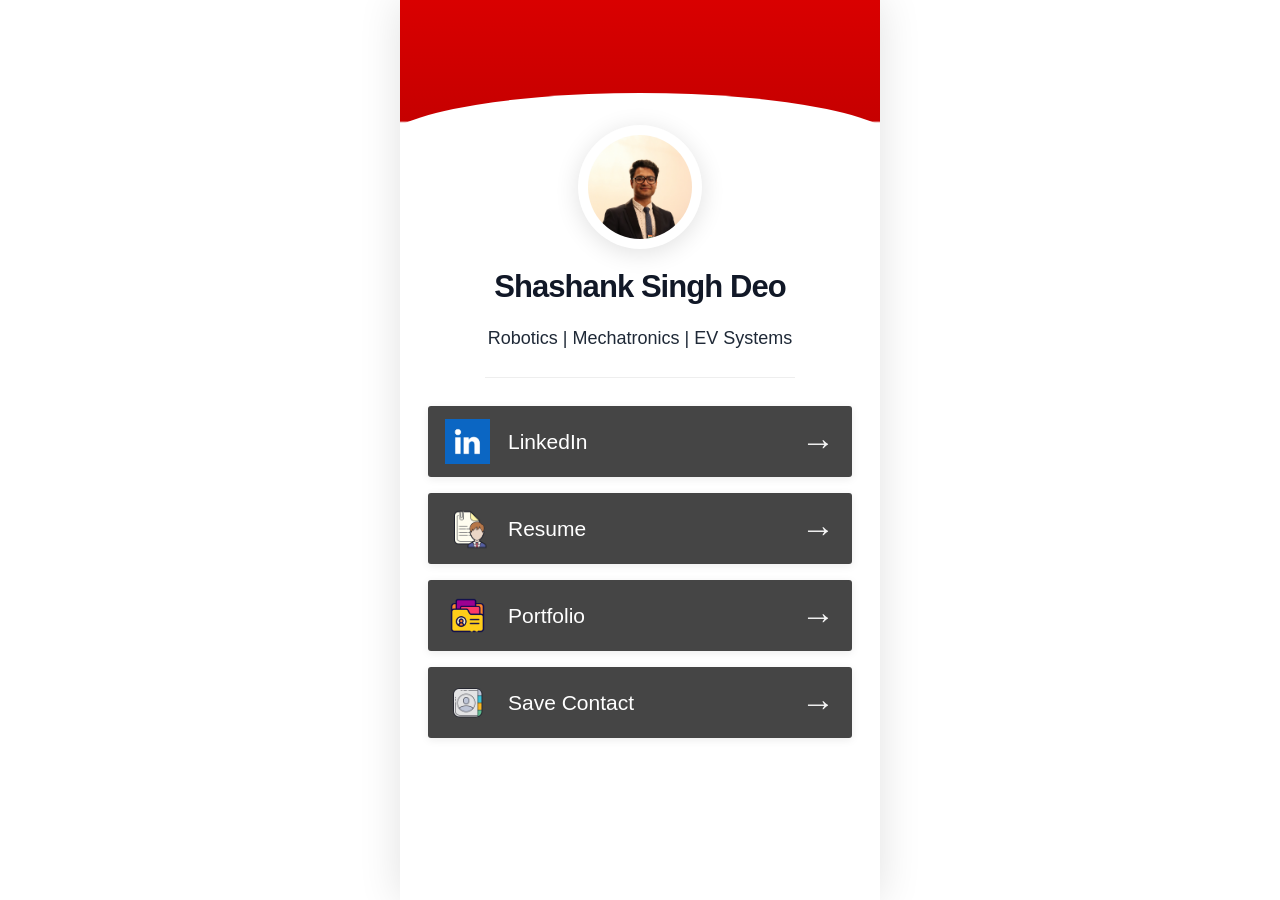
==== index.html @ 5171ec6c "Add files via upload" ====
<!doctype html><html lang="en"><head><meta charset="utf-8"><meta name="viewport" content="width=device-width, initial-scale=1"><title>Shashank Singh Deo</title><meta name="description" content="Robotics, Mechatronics, and EV Systems profile links for Shashank Singh Deo."><link rel="stylesheet" href="styles.css"></head><body><div id="loader" class="loading-screen"><div class="loading-caption">LOADING PROFILE</div></div><main class="page"><section class="hero"><div class="avatar-wrap"><img class="avatar" src="assets/myimage.JPG" alt="Shashank Singh Deo"></div></section><section class="content"><h1>Shashank Singh Deo</h1><p class="subtitle">Robotics | Mechatronics | EV Systems</p><div class="divider"></div><div class="link-list"><a class="link-card" href="https://www.linkedin.com/in/shashanksinghdeo/" target="_blank" rel="noopener"><span class="icon-box"><img src="assets/in.jpg" alt=""></span><span class="link-title">LinkedIn</span><span class="arrow">→</span></a><a class="link-card" href="https://drive.google.com/file/d/1lEQn1XHW1VtlhggKEzTxnYfHDxJlgdFT/view?usp=drive_link" target="_blank" rel="noopener"><span class="icon-box"><img src="assets/res.png" alt=""></span><span class="link-title">Resume</span><span class="arrow">→</span></a><a class="link-card" href="https://drive.google.com/file/d/1AdWAJbarzVW-6zOizBfgDfx6g2ypiCex/view?usp=drive_link" target="_blank" rel="noopener"><span class="icon-box"><img src="assets/port.png" alt=""></span><span class="link-title">Portfolio</span><span class="arrow">→</span></a><a class="link-card" href="contact.html"><span class="icon-box"><img src="assets/contact.png" alt=""></span><span class="link-title">Save Contact</span><span class="arrow">→</span></a></div></section></main><script>window.addEventListener("load",()=>{setTimeout(()=>document.getElementById("loader").classList.add("hidden"),900);});</script></body></html>
---- styles.css ----
:root{--red:#d90000;--text:#111827;--muted:#6b7280}
*{box-sizing:border-box}html,body{margin:0;min-height:100%;font-family:-apple-system,BlinkMacSystemFont,"Segoe UI",Roboto,Arial,sans-serif}body{background:#fff;color:var(--text)}a{text-decoration:none;color:inherit}
.loading-screen{position:fixed;inset:0;z-index:999;background:#000 url("assets/loadingimage.png") center/cover no-repeat;display:flex;align-items:center;justify-content:center;transition:opacity .45s ease,visibility .45s ease}.loading-screen.hidden{opacity:0;visibility:hidden}.loading-caption{position:absolute;bottom:28px;left:0;right:0;text-align:center;color:#fff;font-weight:600;letter-spacing:.08em;text-shadow:0 2px 20px rgba(0,0,0,.8)}
.page{width:100%;max-width:480px;margin:0 auto;min-height:100vh;background:#fff;position:relative;overflow:hidden;box-shadow:0 0 40px rgba(0,0,0,.12)}
.hero{height:195px;background:linear-gradient(180deg,#d90000 0%,#c60000 62%,#fff 63%);position:relative}.hero:after{content:"";position:absolute;left:-5%;right:-5%;bottom:47px;height:55px;background:#fff;border-radius:50% 50% 0 0/100% 100% 0 0}.avatar-wrap{position:absolute;left:50%;bottom:-54px;transform:translateX(-50%);width:124px;height:124px;border-radius:50%;background:#fff;padding:10px;z-index:2;box-shadow:0 4px 24px rgba(0,0,0,.12)}.avatar{width:100%;height:100%;border-radius:50%;object-fit:cover;display:block}
.content{padding:75px 28px 36px;text-align:center}h1{font-size:31px;line-height:1.1;margin:0 0 22px;font-weight:750;letter-spacing:-.03em}.subtitle{font-size:18px;line-height:1.4;margin:0 0 26px;color:#1f2937}.divider{height:1px;background:#eee;margin:0 auto 28px;max-width:310px}.link-list{display:grid;gap:16px;margin-top:10px}.link-card{background:#454545;color:#fff;border-radius:3px;min-height:70px;display:flex;align-items:center;padding:13px 17px;gap:18px;box-shadow:0 2px 8px rgba(0,0,0,.08);transition:transform .12s ease,background .12s ease}.link-card:active{transform:scale(.985)}.link-card:hover{background:#3d3d3d}.icon-box{width:45px;height:45px;display:flex;align-items:center;justify-content:center;flex:0 0 45px}.icon-box img{max-width:45px;max-height:45px;object-fit:contain}.link-title{font-size:21px;font-weight:500;text-align:left;flex:1}.arrow{font-size:34px;line-height:1;font-weight:200;color:#fff;opacity:.95}
.qr-card{display:inline-flex;flex-direction:column;align-items:center;gap:12px;padding:18px;border:1px solid #eee;border-radius:18px;box-shadow:0 10px 30px rgba(0,0,0,.07)}.qr-card img{width:210px;height:210px;image-rendering:pixelated}.qr-card p{margin:0;color:#555}
.contact-hero{background:linear-gradient(180deg,#2b0b0b 0%,#9c1010 46%,#d90000 100%);height:360px;position:relative;color:#fff;text-align:center;padding-top:52px}.contact-hero:after{content:"";position:absolute;left:-6%;right:-6%;bottom:-1px;height:55px;background:#fff;border-radius:50% 50% 0 0/100% 100% 0 0}.topbar{position:absolute;top:22px;left:22px;right:22px;display:flex;justify-content:space-between;align-items:center;z-index:3}.round-btn{width:54px;height:54px;border-radius:50%;background:rgba(255,255,255,.16);display:flex;align-items:center;justify-content:center;font-size:34px;color:#fff}.contact-avatar{width:128px;height:128px;border-radius:50%;object-fit:cover;border:8px solid #fff;margin:34px auto 28px;display:block}.contact-name{font-size:29px;font-weight:700;margin:0}.quick-actions{position:absolute;bottom:-39px;left:0;right:0;display:flex;justify-content:center;gap:44px;z-index:3}.action{width:80px;height:80px;border-radius:50%;background:#fff;display:flex;align-items:center;justify-content:center;box-shadow:0 10px 26px rgba(0,0,0,.13);color:var(--red);font-size:31px;font-weight:500}
.info-card{margin:78px 28px 30px;background:#fff;border-radius:2px;box-shadow:0 10px 32px rgba(0,0,0,.08);text-align:left;padding:18px 22px}.info-row{display:flex;gap:18px;padding:19px 0;border-bottom:1px solid #eee}.info-row:last-child{border-bottom:0}.small-icon{width:44px;height:44px;border-radius:50%;background:#f8f8f8;display:flex;align-items:center;justify-content:center;color:#777;font-size:23px;flex:0 0 44px}.label{color:#8b8b8b;font-size:16px;margin-bottom:4px}.value{font-size:20px;color:#111;line-height:1.25;word-break:break-word}.map-btn{display:inline-block;margin-top:13px;background:#e9fbf7;color:#111;border-radius:18px;padding:10px 18px;font-size:14px}.section-title{font-size:28px;margin:10px 28px 16px;text-align:left}.find-card{margin:0 28px 28px;background:#fff;box-shadow:0 8px 28px rgba(0,0,0,.08);display:flex;align-items:center;gap:18px;padding:16px 18px}.find-card img{width:58px;height:58px;object-fit:contain}.find-main{flex:1;text-align:left}.find-main strong{display:block;font-size:21px;margin-bottom:3px}.find-main span{font-size:15px;color:#777}.add-contact{position:sticky;bottom:0;margin:24px 18px 0;display:flex;align-items:center;justify-content:center;gap:12px;background:var(--red);color:#fff;padding:17px;border-radius:3px;font-size:22px;font-weight:650;box-shadow:0 -10px 30px rgba(255,255,255,.9)}.footer-space{height:18px}@media(max-width:380px){h1{font-size:28px}.link-title{font-size:19px}.quick-actions{gap:30px}.action{width:74px;height:74px}.content{padding-left:22px;padding-right:22px}}
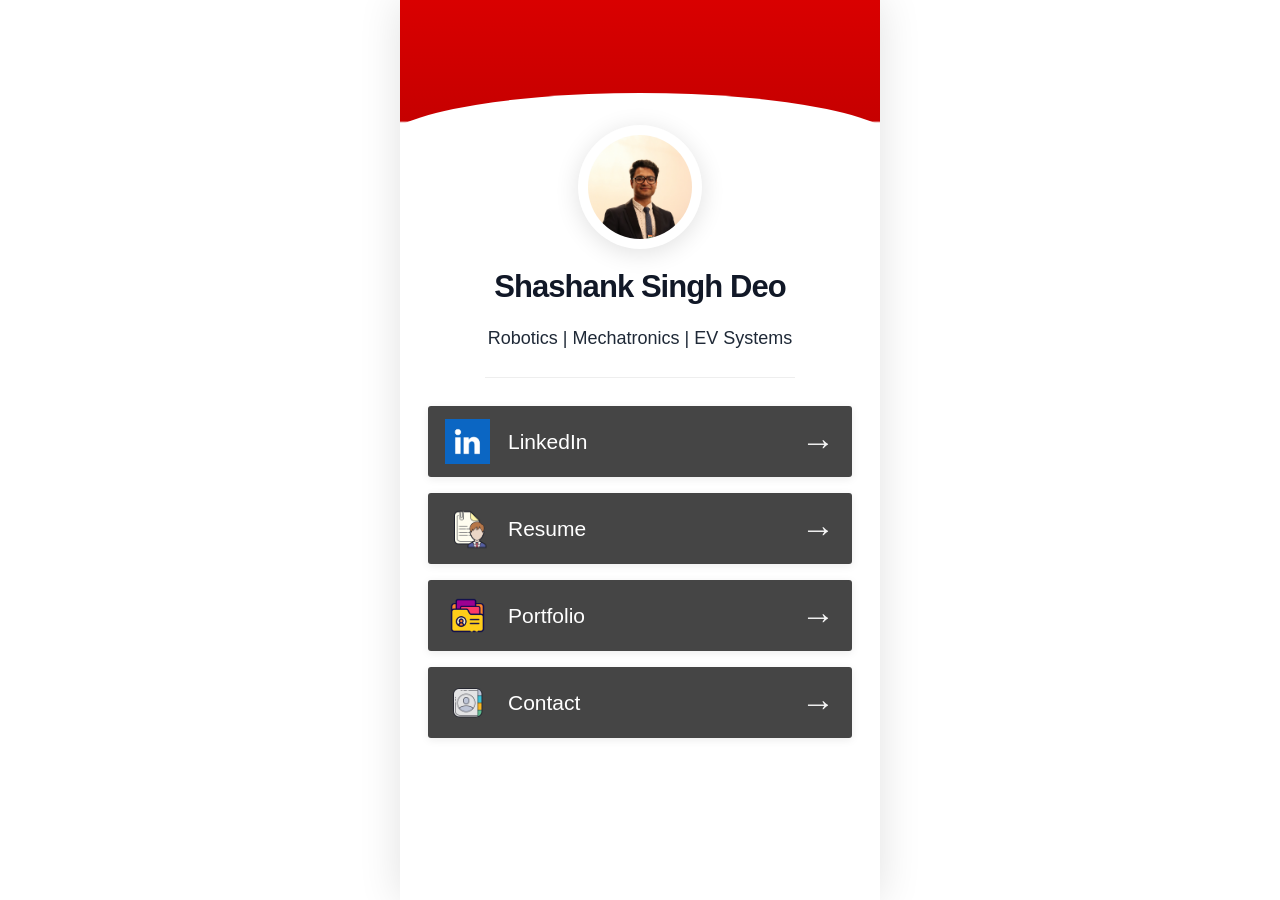
==== commit 2c0a74f4: "Fix HTML formatting and ensure proper structure" ====
--- a/index.html
+++ b/index.html
@@ -1 +1 @@
-<!doctype html><html lang="en"><head><meta charset="utf-8"><meta name="viewport" content="width=device-width, initial-scale=1"><title>Shashank Singh Deo</title><meta name="description" content="Robotics, Mechatronics, and EV Systems profile links for Shashank Singh Deo."><link rel="stylesheet" href="styles.css"></head><body><div id="loader" class="loading-screen"><div class="loading-caption">LOADING PROFILE</div></div><main class="page"><section class="hero"><div class="avatar-wrap"><img class="avatar" src="assets/myimage.JPG" alt="Shashank Singh Deo"></div></section><section class="content"><h1>Shashank Singh Deo</h1><p class="subtitle">Robotics | Mechatronics | EV Systems</p><div class="divider"></div><div class="link-list"><a class="link-card" href="https://www.linkedin.com/in/shashanksinghdeo/" target="_blank" rel="noopener"><span class="icon-box"><img src="assets/in.jpg" alt=""></span><span class="link-title">LinkedIn</span><span class="arrow">→</span></a><a class="link-card" href="https://drive.google.com/file/d/1lEQn1XHW1VtlhggKEzTxnYfHDxJlgdFT/view?usp=drive_link" target="_blank" rel="noopener"><span class="icon-box"><img src="assets/res.png" alt=""></span><span class="link-title">Resume</span><span class="arrow">→</span></a><a class="link-card" href="https://drive.google.com/file/d/1AdWAJbarzVW-6zOizBfgDfx6g2ypiCex/view?usp=drive_link" target="_blank" rel="noopener"><span class="icon-box"><img src="assets/port.png" alt=""></span><span class="link-title">Portfolio</span><span class="arrow">→</span></a><a class="link-card" href="contact.html"><span class="icon-box"><img src="assets/contact.png" alt=""></span><span class="link-title">Save Contact</span><span class="arrow">→</span></a></div></section></main><script>window.addEventListener("load",()=>{setTimeout(()=>document.getElementById("loader").classList.add("hidden"),900);});</script></body></html>+<!doctype html><html lang="en"><head><meta charset="utf-8"><meta name="viewport" content="width=device-width, initial-scale=1"><title>Shashank Singh Deo</title><meta name="description" content="Robotics, Mechatronics, and EV Systems profile links for Shashank Singh Deo."><link rel="stylesheet" href="styles.css"></head><body><div id="loader" class="loading-screen"><div class="loading-caption">LOADING PROFILE</div></div><main class="page"><section class="hero"><div class="avatar-wrap"><img class="avatar" src="assets/myimage.JPG" alt="Shashank Singh Deo"></div></section><section class="content"><h1>Shashank Singh Deo</h1><p class="subtitle">Robotics | Mechatronics | EV Systems</p><div class="divider"></div><div class="link-list"><a class="link-card" href="https://www.linkedin.com/in/shashanksinghdeo/" target="_blank" rel="noopener"><span class="icon-box"><img src="assets/in.jpg" alt=""></span><span class="link-title">LinkedIn</span><span class="arrow">→</span></a><a class="link-card" href="https://drive.google.com/file/d/1lEQn1XHW1VtlhggKEzTxnYfHDxJlgdFT/view?usp=drive_link" target="_blank" rel="noopener"><span class="icon-box"><img src="assets/res.png" alt=""></span><span class="link-title">Resume</span><span class="arrow">→</span></a><a class="link-card" href="https://drive.google.com/file/d/1AdWAJbarzVW-6zOizBfgDfx6g2ypiCex/view?usp=drive_link" target="_blank" rel="noopener"><span class="icon-box"><img src="assets/port.png" alt=""></span><span class="link-title">Portfolio</span><span class="arrow">→</span></a><a class="link-card" href="contact.html"><span class="icon-box"><img src="assets/contact.png" alt=""></span><span class="link-title">Contact</span><span class="arrow">→</span></a></div></section></main><script>window.addEventListener("load",()=>{setTimeout(()=>document.getElementById("loader").classList.add("hidden"),900);});</script></body></html>
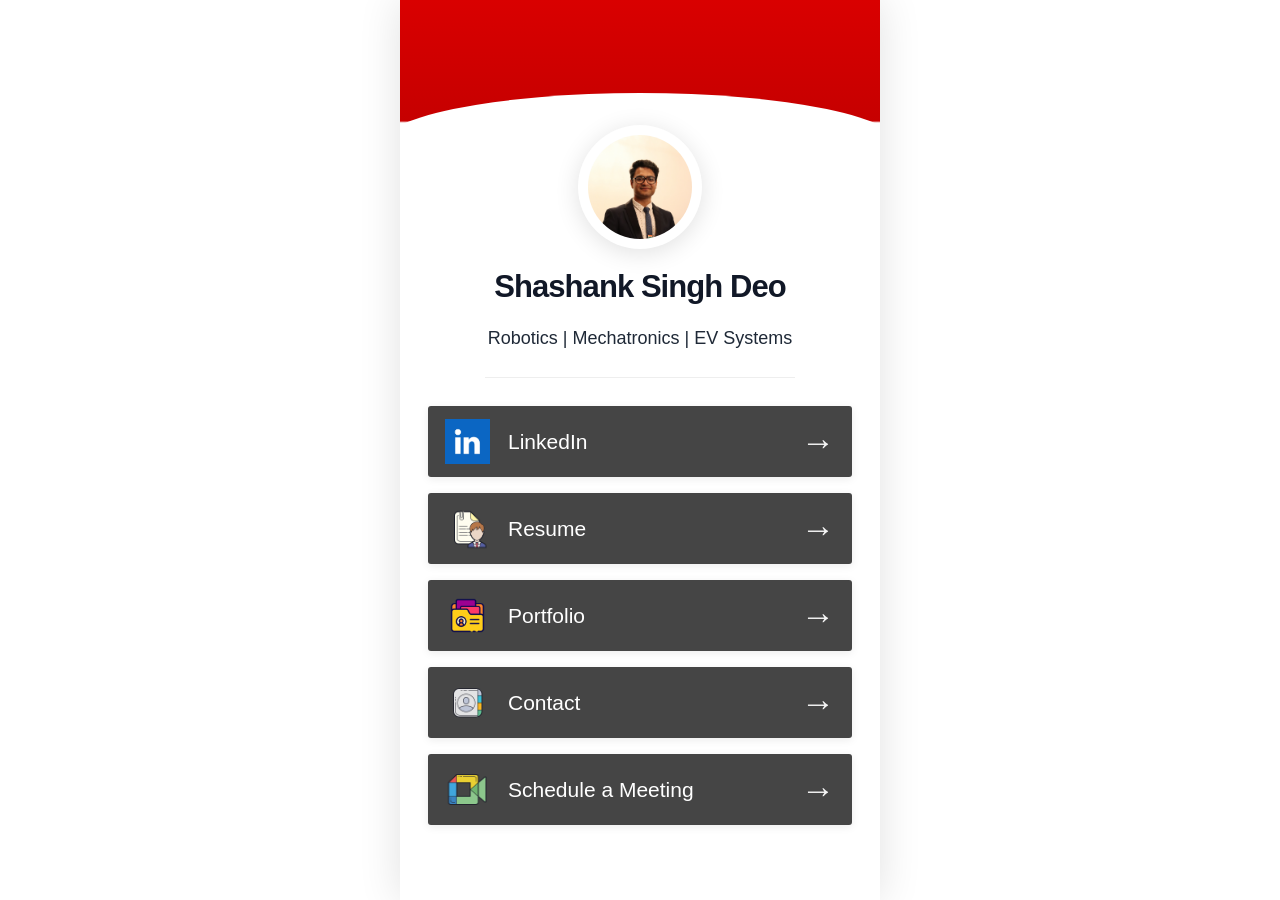
==== commit dfda79df: "Add meeting scheduling link to contact section Added a link to schedule a meeting in the contact sec" ====
--- a/index.html
+++ b/index.html
@@ -1 +1,68 @@
-<!doctype html><html lang="en"><head><meta charset="utf-8"><meta name="viewport" content="width=device-width, initial-scale=1"><title>Shashank Singh Deo</title><meta name="description" content="Robotics, Mechatronics, and EV Systems profile links for Shashank Singh Deo."><link rel="stylesheet" href="styles.css"></head><body><div id="loader" class="loading-screen"><div class="loading-caption">LOADING PROFILE</div></div><main class="page"><section class="hero"><div class="avatar-wrap"><img class="avatar" src="assets/myimage.JPG" alt="Shashank Singh Deo"></div></section><section class="content"><h1>Shashank Singh Deo</h1><p class="subtitle">Robotics | Mechatronics | EV Systems</p><div class="divider"></div><div class="link-list"><a class="link-card" href="https://www.linkedin.com/in/shashanksinghdeo/" target="_blank" rel="noopener"><span class="icon-box"><img src="assets/in.jpg" alt=""></span><span class="link-title">LinkedIn</span><span class="arrow">→</span></a><a class="link-card" href="https://drive.google.com/file/d/1lEQn1XHW1VtlhggKEzTxnYfHDxJlgdFT/view?usp=drive_link" target="_blank" rel="noopener"><span class="icon-box"><img src="assets/res.png" alt=""></span><span class="link-title">Resume</span><span class="arrow">→</span></a><a class="link-card" href="https://drive.google.com/file/d/1AdWAJbarzVW-6zOizBfgDfx6g2ypiCex/view?usp=drive_link" target="_blank" rel="noopener"><span class="icon-box"><img src="assets/port.png" alt=""></span><span class="link-title">Portfolio</span><span class="arrow">→</span></a><a class="link-card" href="contact.html"><span class="icon-box"><img src="assets/contact.png" alt=""></span><span class="link-title">Contact</span><span class="arrow">→</span></a></div></section></main><script>window.addEventListener("load",()=>{setTimeout(()=>document.getElementById("loader").classList.add("hidden"),900);});</script></body></html>
+<!doctype html>
+<html lang="en">
+<head>
+  <meta charset="utf-8">
+  <meta name="viewport" content="width=device-width, initial-scale=1">
+  <title>Shashank Singh Deo</title>
+  <meta name="description" content="Robotics, Mechatronics, and EV Systems profile links for Shashank Singh Deo.">
+  <link rel="stylesheet" href="styles.css">
+</head>
+
+<body>
+  <div id="loader" class="loading-screen">
+    <div class="loading-caption">LOADING PROFILE</div>
+  </div>
+
+  <main class="page">
+    <section class="hero">
+      <div class="avatar-wrap">
+        <img class="avatar" src="assets/myimage.JPG" alt="Shashank Singh Deo">
+      </div>
+    </section>
+
+    <section class="content">
+      <h1>Shashank Singh Deo</h1>
+      <p class="subtitle">Robotics | Mechatronics | EV Systems</p>
+      <div class="divider"></div>
+
+      <div class="link-list">
+        <a class="link-card" href="https://www.linkedin.com/in/shashanksinghdeo/" target="_blank" rel="noopener">
+          <span class="icon-box"><img src="assets/in.jpg" alt=""></span>
+          <span class="link-title">LinkedIn</span>
+          <span class="arrow">→</span>
+        </a>
+
+        <a class="link-card" href="https://drive.google.com/file/d/1lEQn1XHW1VtlhggKEzTxnYfHDxJlgdFT/view?usp=drive_link" target="_blank" rel="noopener">
+          <span class="icon-box"><img src="assets/res.png" alt=""></span>
+          <span class="link-title">Resume</span>
+          <span class="arrow">→</span>
+        </a>
+
+        <a class="link-card" href="https://drive.google.com/file/d/1AdWAJbarzVW-6zOizBfgDfx6g2ypiCex/view?usp=drive_link" target="_blank" rel="noopener">
+          <span class="icon-box"><img src="assets/port.png" alt=""></span>
+          <span class="link-title">Portfolio</span>
+          <span class="arrow">→</span>
+        </a>
+
+        <a class="link-card" href="contact.html">
+          <span class="icon-box"><img src="assets/contact.png" alt=""></span>
+          <span class="link-title">Contact</span>
+          <span class="arrow">→</span>
+        </a>
+
+        <a class="link-card" href="https://calendly.com/singhdeoshashank/15min-networking" target="_blank" rel="noopener">
+          <span class="icon-box"><img src="assets/meet.png" alt=""></span>
+          <span class="link-title">Schedule a Meeting</span>
+          <span class="arrow">→</span>
+        </a>
+      </div>
+    </section>
+  </main>
+
+  <script>
+    window.addEventListener("load", () => {
+      setTimeout(() => document.getElementById("loader").classList.add("hidden"), 900);
+    });
+  </script>
+</body>
+</html>
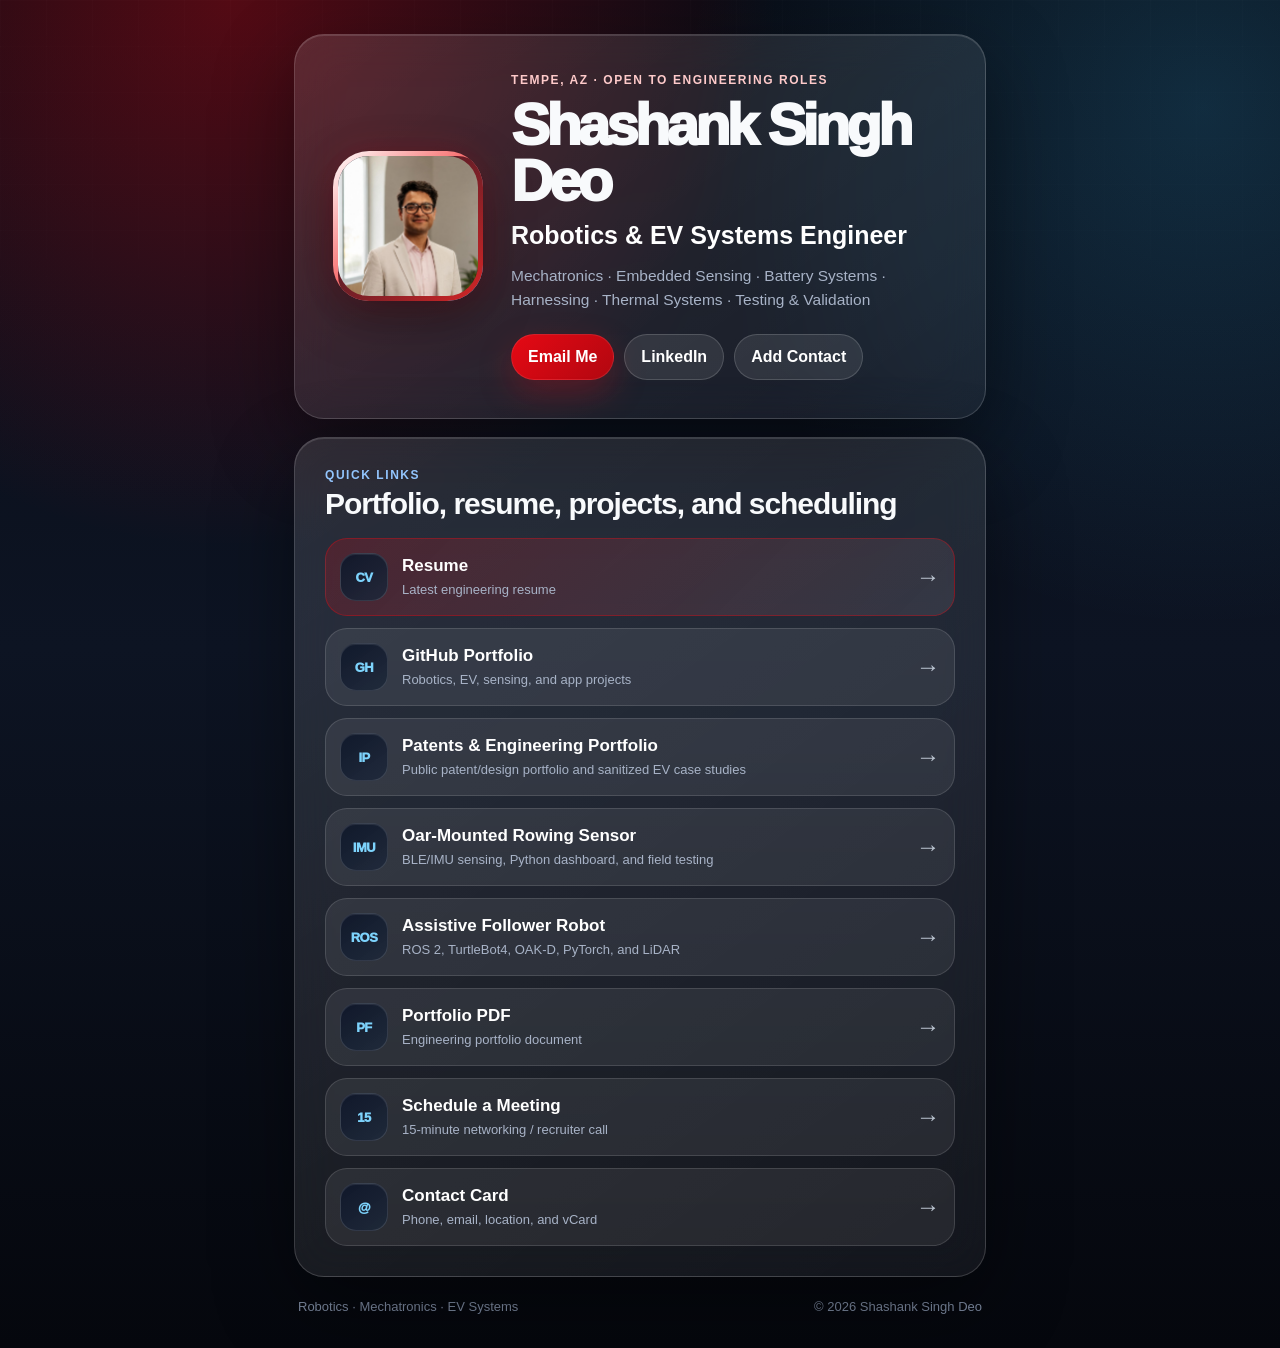
==== commit 25e5d5f7: "Add files via upload" ====
--- a/index.html
+++ b/index.html
@@ -2,67 +2,133 @@
 <html lang="en">
 <head>
   <meta charset="utf-8">
-  <meta name="viewport" content="width=device-width, initial-scale=1">
-  <title>Shashank Singh Deo</title>
-  <meta name="description" content="Robotics, Mechatronics, and EV Systems profile links for Shashank Singh Deo.">
+  <meta name="viewport" content="width=device-width, initial-scale=1, viewport-fit=cover">
+  <title>Shashank Singh Deo | Robotics & EV Systems Engineer</title>
+  <meta name="description" content="Contact, resume, portfolio, GitHub projects, and scheduling links for Shashank Singh Deo — Robotics, Mechatronics, and EV Systems Engineer.">
+  <meta name="theme-color" content="#0b1020">
+  <meta property="og:title" content="Shashank Singh Deo | Robotics & EV Systems Engineer">
+  <meta property="og:description" content="Robotics, Mechatronics, EV Systems, Embedded Sensing, Battery Systems, Harnessing, Thermal Systems, Testing & Validation.">
+  <meta property="og:type" content="website">
+  <meta property="og:image" content="assets/myimage.JPG">
+  <meta name="twitter:card" content="summary">
+  <link rel="preload" as="image" href="assets/myimage.JPG">
   <link rel="stylesheet" href="styles.css">
 </head>
+<body>
+  <a class="skip-link" href="#main">Skip to content</a>
 
-<body>
-  <div id="loader" class="loading-screen">
-    <div class="loading-caption">LOADING PROFILE</div>
-  </div>
+  <main id="main" class="shell">
+    <section class="profile-card" aria-label="Profile overview">
+      <div class="hero-grid">
+        <div class="avatar-frame" aria-hidden="true">
+          <div class="avatar-fallback">SS</div>
+          <img class="avatar" src="assets/myimage.JPG" alt="Portrait of Shashank Singh Deo" onerror="this.style.display='none'">
+        </div>
 
-  <main class="page">
-    <section class="hero">
-      <div class="avatar-wrap">
-        <img class="avatar" src="assets/myimage.JPG" alt="Shashank Singh Deo">
+        <div class="intro">
+          <p class="eyebrow">Tempe, AZ · Open to engineering roles</p>
+          <h1>Shashank Singh Deo</h1>
+          <p class="title">Robotics & EV Systems Engineer</p>
+          <p class="summary">Mechatronics · Embedded Sensing · Battery Systems · Harnessing · Thermal Systems · Testing & Validation</p>
+
+          <div class="primary-actions" aria-label="Primary actions">
+            <a class="btn btn-primary" href="mailto:singhdeoshashank@gmail.com">Email Me</a>
+            <a class="btn" href="https://www.linkedin.com/in/shashanksinghdeo/" target="_blank" rel="noopener noreferrer">LinkedIn</a>
+            <a class="btn" href="Shashank_Singh_Deo.vcf">Add Contact</a>
+          </div>
+        </div>
       </div>
     </section>
 
-    <section class="content">
-      <h1>Shashank Singh Deo</h1>
-      <p class="subtitle">Robotics | Mechatronics | EV Systems</p>
-      <div class="divider"></div>
+    <section class="section" aria-label="Featured links">
+      <div class="section-heading">
+        <p class="section-kicker">Quick Links</p>
+        <h2>Portfolio, resume, projects, and scheduling</h2>
+      </div>
 
-      <div class="link-list">
-        <a class="link-card" href="https://www.linkedin.com/in/shashanksinghdeo/" target="_blank" rel="noopener">
-          <span class="icon-box"><img src="assets/in.jpg" alt=""></span>
-          <span class="link-title">LinkedIn</span>
-          <span class="arrow">→</span>
+      <div class="link-grid">
+        <a class="link-card highlight" href="https://drive.google.com/file/d/1lEQn1XHW1VtlhggKEzTxnYfHDxJlgdFT/view?usp=drive_link" target="_blank" rel="noopener noreferrer">
+          <span class="link-icon">CV</span>
+          <span>
+            <strong>Resume</strong>
+            <small>Latest engineering resume</small>
+          </span>
+          <span class="arrow" aria-hidden="true">→</span>
         </a>
 
-        <a class="link-card" href="https://drive.google.com/file/d/1lEQn1XHW1VtlhggKEzTxnYfHDxJlgdFT/view?usp=drive_link" target="_blank" rel="noopener">
-          <span class="icon-box"><img src="assets/res.png" alt=""></span>
-          <span class="link-title">Resume</span>
-          <span class="arrow">→</span>
+        <a class="link-card" href="https://github.com/sksinghdeo" target="_blank" rel="noopener noreferrer">
+          <span class="link-icon">GH</span>
+          <span>
+            <strong>GitHub Portfolio</strong>
+            <small>Robotics, EV, sensing, and app projects</small>
+          </span>
+          <span class="arrow" aria-hidden="true">→</span>
         </a>
 
-        <a class="link-card" href="https://drive.google.com/file/d/1AdWAJbarzVW-6zOizBfgDfx6g2ypiCex/view?usp=drive_link" target="_blank" rel="noopener">
-          <span class="icon-box"><img src="assets/port.png" alt=""></span>
-          <span class="link-title">Portfolio</span>
-          <span class="arrow">→</span>
+        <a class="link-card" href="https://github.com/sksinghdeo/patents-engineering-portfolio" target="_blank" rel="noopener noreferrer">
+          <span class="link-icon">IP</span>
+          <span>
+            <strong>Patents & Engineering Portfolio</strong>
+            <small>Public patent/design portfolio and sanitized EV case studies</small>
+          </span>
+          <span class="arrow" aria-hidden="true">→</span>
+        </a>
+
+        <a class="link-card" href="https://github.com/sksinghdeo/oar-mounted-rowing-sensor" target="_blank" rel="noopener noreferrer">
+          <span class="link-icon">IMU</span>
+          <span>
+            <strong>Oar-Mounted Rowing Sensor</strong>
+            <small>BLE/IMU sensing, Python dashboard, and field testing</small>
+          </span>
+          <span class="arrow" aria-hidden="true">→</span>
+        </a>
+
+        <a class="link-card" href="https://github.com/sksinghdeo/assistive-follower-robot" target="_blank" rel="noopener noreferrer">
+          <span class="link-icon">ROS</span>
+          <span>
+            <strong>Assistive Follower Robot</strong>
+            <small>ROS 2, TurtleBot4, OAK-D, PyTorch, and LiDAR</small>
+          </span>
+          <span class="arrow" aria-hidden="true">→</span>
+        </a>
+
+        <a class="link-card" href="https://drive.google.com/file/d/1AdWAJbarzVW-6zOizBfgDfx6g2ypiCex/view?usp=drive_link" target="_blank" rel="noopener noreferrer">
+          <span class="link-icon">PF</span>
+          <span>
+            <strong>Portfolio PDF</strong>
+            <small>Engineering portfolio document</small>
+          </span>
+          <span class="arrow" aria-hidden="true">→</span>
+        </a>
+
+        <a class="link-card" href="https://calendly.com/singhdeoshashank/15min-networking" target="_blank" rel="noopener noreferrer">
+          <span class="link-icon">15</span>
+          <span>
+            <strong>Schedule a Meeting</strong>
+            <small>15-minute networking / recruiter call</small>
+          </span>
+          <span class="arrow" aria-hidden="true">→</span>
         </a>
 
         <a class="link-card" href="contact.html">
-          <span class="icon-box"><img src="assets/contact.png" alt=""></span>
-          <span class="link-title">Contact</span>
-          <span class="arrow">→</span>
-        </a>
-
-        <a class="link-card" href="https://calendly.com/singhdeoshashank/15min-networking" target="_blank" rel="noopener">
-          <span class="icon-box"><img src="assets/meet.png" alt=""></span>
-          <span class="link-title">Schedule a Meeting</span>
-          <span class="arrow">→</span>
+          <span class="link-icon">@</span>
+          <span>
+            <strong>Contact Card</strong>
+            <small>Phone, email, location, and vCard</small>
+          </span>
+          <span class="arrow" aria-hidden="true">→</span>
         </a>
       </div>
     </section>
+
+    <footer class="footer">
+      <span>Robotics · Mechatronics · EV Systems</span>
+      <span>© <span id="year"></span> Shashank Singh Deo</span>
+    </footer>
   </main>
 
   <script>
-    window.addEventListener("load", () => {
-      setTimeout(() => document.getElementById("loader").classList.add("hidden"), 900);
-    });
+    document.getElementById('year').textContent = new Date().getFullYear();
   </script>
 </body>
 </html>
--- a/styles.css
+++ b/styles.css
@@ -1,10 +1,210 @@
+:root{
+  --bg:#070a12;
+  --bg2:#101827;
+  --card:rgba(255,255,255,.095);
+  --card2:rgba(255,255,255,.135);
+  --text:#f8fafc;
+  --muted:#a8b3c7;
+  --line:rgba(255,255,255,.16);
+  --red:#e50914;
+  --red2:#b20710;
+  --blue:#38bdf8;
+  --green:#22c55e;
+  --shadow:0 28px 80px rgba(0,0,0,.42);
+  --radius:30px;
+}
 
-:root{--red:#d90000;--text:#111827;--muted:#6b7280}
-*{box-sizing:border-box}html,body{margin:0;min-height:100%;font-family:-apple-system,BlinkMacSystemFont,"Segoe UI",Roboto,Arial,sans-serif}body{background:#fff;color:var(--text)}a{text-decoration:none;color:inherit}
-.loading-screen{position:fixed;inset:0;z-index:999;background:#000 url("assets/loadingimage.png") center/cover no-repeat;display:flex;align-items:center;justify-content:center;transition:opacity .45s ease,visibility .45s ease}.loading-screen.hidden{opacity:0;visibility:hidden}.loading-caption{position:absolute;bottom:28px;left:0;right:0;text-align:center;color:#fff;font-weight:600;letter-spacing:.08em;text-shadow:0 2px 20px rgba(0,0,0,.8)}
-.page{width:100%;max-width:480px;margin:0 auto;min-height:100vh;background:#fff;position:relative;overflow:hidden;box-shadow:0 0 40px rgba(0,0,0,.12)}
-.hero{height:195px;background:linear-gradient(180deg,#d90000 0%,#c60000 62%,#fff 63%);position:relative}.hero:after{content:"";position:absolute;left:-5%;right:-5%;bottom:47px;height:55px;background:#fff;border-radius:50% 50% 0 0/100% 100% 0 0}.avatar-wrap{position:absolute;left:50%;bottom:-54px;transform:translateX(-50%);width:124px;height:124px;border-radius:50%;background:#fff;padding:10px;z-index:2;box-shadow:0 4px 24px rgba(0,0,0,.12)}.avatar{width:100%;height:100%;border-radius:50%;object-fit:cover;display:block}
-.content{padding:75px 28px 36px;text-align:center}h1{font-size:31px;line-height:1.1;margin:0 0 22px;font-weight:750;letter-spacing:-.03em}.subtitle{font-size:18px;line-height:1.4;margin:0 0 26px;color:#1f2937}.divider{height:1px;background:#eee;margin:0 auto 28px;max-width:310px}.link-list{display:grid;gap:16px;margin-top:10px}.link-card{background:#454545;color:#fff;border-radius:3px;min-height:70px;display:flex;align-items:center;padding:13px 17px;gap:18px;box-shadow:0 2px 8px rgba(0,0,0,.08);transition:transform .12s ease,background .12s ease}.link-card:active{transform:scale(.985)}.link-card:hover{background:#3d3d3d}.icon-box{width:45px;height:45px;display:flex;align-items:center;justify-content:center;flex:0 0 45px}.icon-box img{max-width:45px;max-height:45px;object-fit:contain}.link-title{font-size:21px;font-weight:500;text-align:left;flex:1}.arrow{font-size:34px;line-height:1;font-weight:200;color:#fff;opacity:.95}
-.qr-card{display:inline-flex;flex-direction:column;align-items:center;gap:12px;padding:18px;border:1px solid #eee;border-radius:18px;box-shadow:0 10px 30px rgba(0,0,0,.07)}.qr-card img{width:210px;height:210px;image-rendering:pixelated}.qr-card p{margin:0;color:#555}
-.contact-hero{background:linear-gradient(180deg,#2b0b0b 0%,#9c1010 46%,#d90000 100%);height:360px;position:relative;color:#fff;text-align:center;padding-top:52px}.contact-hero:after{content:"";position:absolute;left:-6%;right:-6%;bottom:-1px;height:55px;background:#fff;border-radius:50% 50% 0 0/100% 100% 0 0}.topbar{position:absolute;top:22px;left:22px;right:22px;display:flex;justify-content:space-between;align-items:center;z-index:3}.round-btn{width:54px;height:54px;border-radius:50%;background:rgba(255,255,255,.16);display:flex;align-items:center;justify-content:center;font-size:34px;color:#fff}.contact-avatar{width:128px;height:128px;border-radius:50%;object-fit:cover;border:8px solid #fff;margin:34px auto 28px;display:block}.contact-name{font-size:29px;font-weight:700;margin:0}.quick-actions{position:absolute;bottom:-39px;left:0;right:0;display:flex;justify-content:center;gap:44px;z-index:3}.action{width:80px;height:80px;border-radius:50%;background:#fff;display:flex;align-items:center;justify-content:center;box-shadow:0 10px 26px rgba(0,0,0,.13);color:var(--red);font-size:31px;font-weight:500}
-.info-card{margin:78px 28px 30px;background:#fff;border-radius:2px;box-shadow:0 10px 32px rgba(0,0,0,.08);text-align:left;padding:18px 22px}.info-row{display:flex;gap:18px;padding:19px 0;border-bottom:1px solid #eee}.info-row:last-child{border-bottom:0}.small-icon{width:44px;height:44px;border-radius:50%;background:#f8f8f8;display:flex;align-items:center;justify-content:center;color:#777;font-size:23px;flex:0 0 44px}.label{color:#8b8b8b;font-size:16px;margin-bottom:4px}.value{font-size:20px;color:#111;line-height:1.25;word-break:break-word}.map-btn{display:inline-block;margin-top:13px;background:#e9fbf7;color:#111;border-radius:18px;padding:10px 18px;font-size:14px}.section-title{font-size:28px;margin:10px 28px 16px;text-align:left}.find-card{margin:0 28px 28px;background:#fff;box-shadow:0 8px 28px rgba(0,0,0,.08);display:flex;align-items:center;gap:18px;padding:16px 18px}.find-card img{width:58px;height:58px;object-fit:contain}.find-main{flex:1;text-align:left}.find-main strong{display:block;font-size:21px;margin-bottom:3px}.find-main span{font-size:15px;color:#777}.add-contact{position:sticky;bottom:0;margin:24px 18px 0;display:flex;align-items:center;justify-content:center;gap:12px;background:var(--red);color:#fff;padding:17px;border-radius:3px;font-size:22px;font-weight:650;box-shadow:0 -10px 30px rgba(255,255,255,.9)}.footer-space{height:18px}@media(max-width:380px){h1{font-size:28px}.link-title{font-size:19px}.quick-actions{gap:30px}.action{width:74px;height:74px}.content{padding-left:22px;padding-right:22px}}
+*{box-sizing:border-box}
+html{scroll-behavior:smooth}
+html,body{margin:0;min-height:100%}
+body{
+  color:var(--text);
+  font-family:-apple-system,BlinkMacSystemFont,"Segoe UI",Roboto,Inter,Arial,sans-serif;
+  background:
+    radial-gradient(circle at 18% 0%, rgba(229,9,20,.34), transparent 32%),
+    radial-gradient(circle at 94% 8%, rgba(56,189,248,.18), transparent 30%),
+    linear-gradient(180deg,#080b14 0%,#0d1423 48%,#05070d 100%);
+  overflow-x:hidden;
+}
+body::before{
+  content:"";
+  position:fixed;
+  inset:0;
+  pointer-events:none;
+  opacity:.32;
+  background-image:linear-gradient(rgba(255,255,255,.04) 1px, transparent 1px),linear-gradient(90deg,rgba(255,255,255,.04) 1px, transparent 1px);
+  background-size:46px 46px;
+  mask-image:linear-gradient(to bottom, black, transparent 82%);
+}
+a{color:inherit;text-decoration:none}
+button{font:inherit}
+.skip-link{
+  position:absolute;
+  left:12px;
+  top:-48px;
+  z-index:50;
+  padding:10px 14px;
+  border-radius:14px;
+  background:#fff;
+  color:#0f172a;
+  transition:top .2s ease;
+}
+.skip-link:focus{top:12px}
+.shell{
+  width:min(100%, 760px);
+  margin:0 auto;
+  padding:clamp(18px,4vw,34px);
+  position:relative;
+}
+.profile-card,.contact-card,.section{
+  border:1px solid var(--line);
+  background:linear-gradient(145deg,rgba(255,255,255,.12),rgba(255,255,255,.055));
+  box-shadow:var(--shadow), inset 0 1px 0 rgba(255,255,255,.12);
+  backdrop-filter:blur(22px);
+  -webkit-backdrop-filter:blur(22px);
+  border-radius:var(--radius);
+}
+.profile-card{padding:clamp(22px,4.5vw,38px);overflow:hidden}
+.hero-grid{display:grid;grid-template-columns:150px 1fr;gap:28px;align-items:center}
+.avatar-frame{
+  width:150px;
+  height:150px;
+  border-radius:36px;
+  padding:5px;
+  background:linear-gradient(135deg,#fff,#f87171 45%,#38bdf8);
+  box-shadow:0 18px 50px rgba(0,0,0,.34),0 0 32px rgba(229,9,20,.20);
+  position:relative;
+  overflow:hidden;
+}
+.avatar,.avatar-fallback{width:100%;height:100%;border-radius:31px;display:block}
+.avatar{object-fit:cover;position:relative;z-index:2}
+.avatar-fallback{
+  position:absolute;
+  inset:5px;
+  display:grid;
+  place-items:center;
+  background:linear-gradient(135deg,#111827,#dc2626);
+  color:white;
+  font-weight:950;
+  font-size:42px;
+  letter-spacing:-.06em;
+  z-index:1;
+}
+.eyebrow{
+  margin:0 0 10px;
+  color:#fecaca;
+  text-transform:uppercase;
+  letter-spacing:.13em;
+  font-size:12px;
+  font-weight:850;
+}
+h1{font-size:clamp(34px,7vw,58px);line-height:.96;letter-spacing:-.065em;margin:0 0 12px;font-weight:950}
+.title{font-size:clamp(18px,3.2vw,25px);line-height:1.25;margin:0;color:#ffffff;font-weight:850}
+.summary{font-size:15.5px;line-height:1.55;color:var(--muted);margin:12px 0 0;max-width:560px}
+.primary-actions,.contact-actions{display:flex;gap:10px;flex-wrap:wrap;margin-top:22px}
+.btn{
+  border:1px solid rgba(255,255,255,.16);
+  background:rgba(255,255,255,.09);
+  color:white;
+  min-height:46px;
+  padding:12px 16px;
+  border-radius:999px;
+  display:inline-flex;
+  align-items:center;
+  justify-content:center;
+  font-weight:850;
+  cursor:pointer;
+  transition:transform .16s ease,background .16s ease,border-color .16s ease;
+}
+.btn:hover,.btn:focus-visible{transform:translateY(-1px);background:rgba(255,255,255,.15);border-color:rgba(255,255,255,.28);outline:0}
+.btn:active{transform:scale(.98)}
+.btn-primary{background:linear-gradient(135deg,var(--red),var(--red2));border-color:rgba(255,255,255,.10);box-shadow:0 14px 34px rgba(229,9,20,.28)}
+.section{margin-top:18px;padding:clamp(20px,4vw,30px)}
+.section-heading{margin-bottom:18px}
+.section-kicker{margin:0 0 6px;color:#93c5fd;text-transform:uppercase;letter-spacing:.13em;font-size:12px;font-weight:900}
+h2{margin:0;font-size:clamp(22px,4vw,30px);letter-spacing:-.035em;line-height:1.08}
+.link-grid,.detail-list{display:grid;gap:12px}
+.link-card,.detail-row{
+  display:grid;
+  grid-template-columns:auto minmax(0,1fr) auto;
+  gap:14px;
+  align-items:center;
+  min-height:78px;
+  padding:14px;
+  border-radius:22px;
+  border:1px solid rgba(255,255,255,.13);
+  background:rgba(255,255,255,.075);
+  transition:transform .16s ease,border-color .16s ease,background .16s ease;
+}
+.link-card:hover,.link-card:focus-visible,.detail-row:hover,.detail-row:focus-visible{transform:translateY(-2px);border-color:rgba(56,189,248,.35);background:rgba(255,255,255,.115);outline:0}
+.link-card.highlight{border-color:rgba(229,9,20,.38);background:linear-gradient(135deg,rgba(229,9,20,.20),rgba(255,255,255,.08))}
+.link-icon,.detail-icon{
+  width:48px;
+  height:48px;
+  border-radius:16px;
+  display:grid;
+  place-items:center;
+  background:linear-gradient(145deg,rgba(15,23,42,.94),rgba(30,41,59,.86));
+  border:1px solid rgba(255,255,255,.13);
+  color:#7dd3fc;
+  font-size:13px;
+  font-weight:950;
+  letter-spacing:-.04em;
+  box-shadow:inset 0 1px 0 rgba(255,255,255,.08);
+}
+.link-card strong,.detail-row strong{display:block;font-size:17px;line-height:1.15;color:#fff}
+.link-card small,.detail-row small{display:block;margin-top:5px;font-size:13px;line-height:1.35;color:var(--muted);overflow-wrap:anywhere}
+.arrow{font-size:24px;color:#cbd5e1;opacity:.9}
+.footer{display:flex;justify-content:space-between;gap:12px;flex-wrap:wrap;color:#7f8ca3;font-size:13px;padding:22px 4px 0}
+.top-nav{display:flex;justify-content:space-between;gap:12px;margin-bottom:16px}
+.nav-pill{
+  border:1px solid rgba(255,255,255,.15);
+  background:rgba(255,255,255,.08);
+  border-radius:999px;
+  padding:12px 16px;
+  font-weight:850;
+}
+.nav-pill-red{background:linear-gradient(135deg,var(--red),var(--red2));border-color:rgba(255,255,255,.1)}
+.contact-shell{max-width:680px}
+.contact-card{text-align:center;padding:clamp(24px,5vw,38px)}
+.contact-avatar-frame{margin:0 auto 22px;width:132px;height:132px;border-radius:32px}
+.contact-avatar-frame .avatar,.contact-avatar-frame .avatar-fallback{border-radius:27px}
+.contact-card h1{font-size:clamp(32px,6vw,48px)}
+.contact-actions{justify-content:center;margin-bottom:22px}
+.detail-list{text-align:left;margin-top:20px}
+.detail-row{grid-template-columns:auto minmax(0,1fr);min-height:74px}
+.toast{
+  position:fixed;
+  left:50%;
+  bottom:24px;
+  transform:translate(-50%,18px);
+  opacity:0;
+  pointer-events:none;
+  background:#fff;
+  color:#0f172a;
+  font-weight:850;
+  padding:12px 16px;
+  border-radius:999px;
+  box-shadow:0 16px 40px rgba(0,0,0,.28);
+  transition:opacity .2s ease,transform .2s ease;
+}
+.toast.show{opacity:1;transform:translate(-50%,0)}
+@media(max-width:640px){
+  .shell{padding:14px}
+  .hero-grid{grid-template-columns:1fr;text-align:center;gap:18px}
+  .avatar-frame{margin:0 auto;width:132px;height:132px;border-radius:31px}
+  .avatar,.avatar-fallback{border-radius:26px}
+  .primary-actions,.contact-actions{justify-content:center}
+  .btn{flex:1 1 auto;min-width:132px}
+  .link-card,.detail-row{border-radius:20px;min-height:76px}
+  .footer{justify-content:center;text-align:center}
+}
+@media(max-width:390px){
+  .link-icon,.detail-icon{width:42px;height:42px;border-radius:14px;font-size:12px}
+  .link-card,.detail-row{gap:10px;padding:12px}
+  .link-card strong,.detail-row strong{font-size:16px}
+  .link-card small,.detail-row small{font-size:12.5px}
+}
+@media(prefers-reduced-motion:reduce){
+  *{scroll-behavior:auto!important;transition:none!important;animation:none!important}
+}
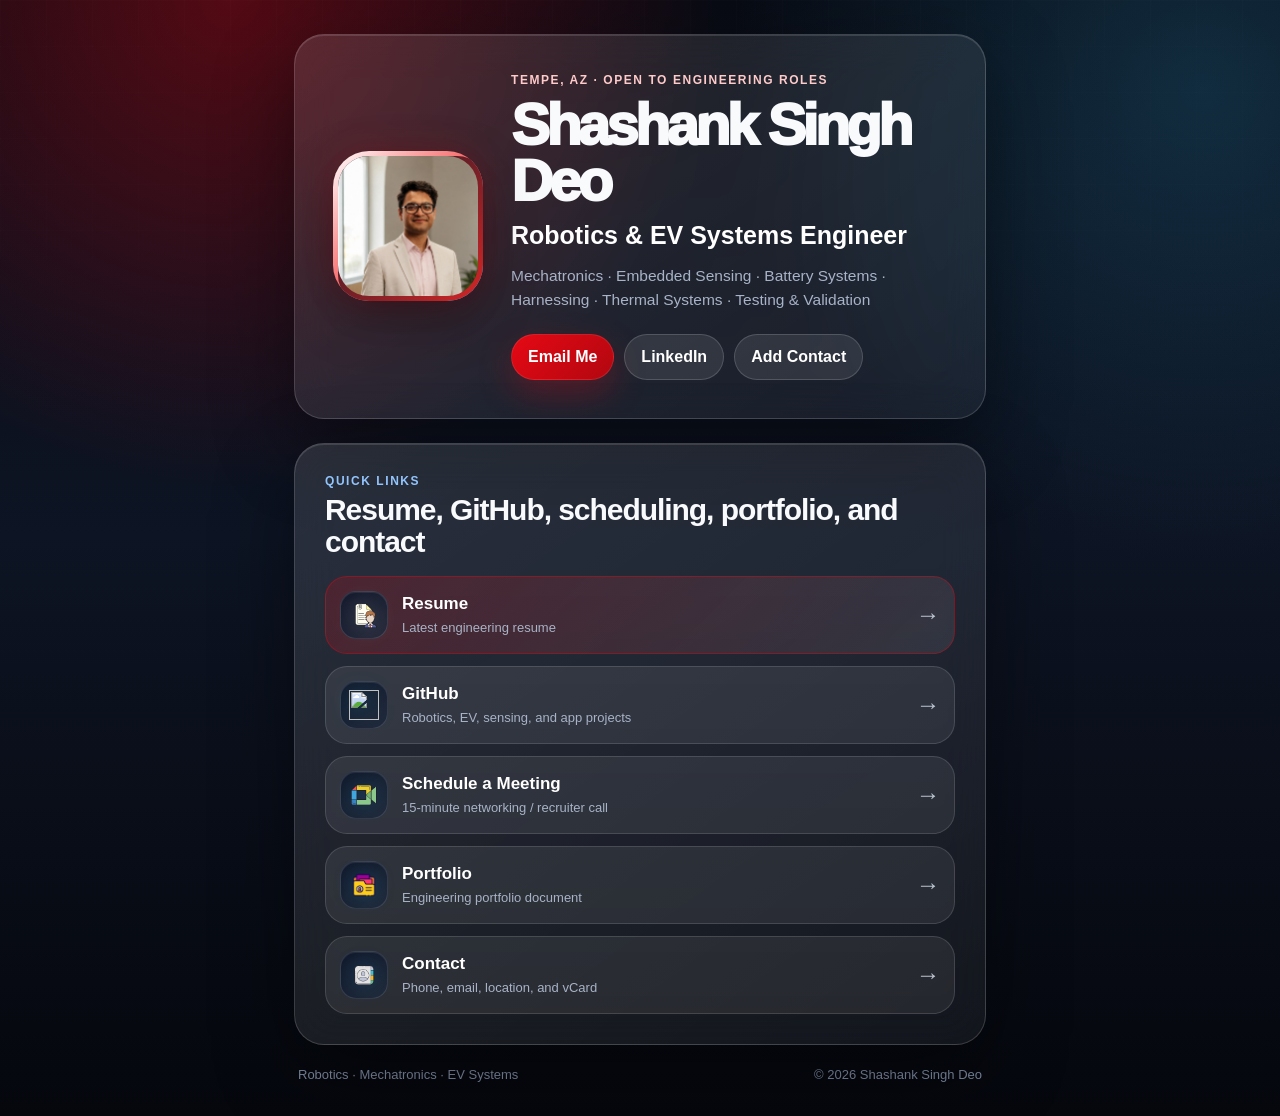
==== commit 786ffc94: "Add files via upload" ====
--- a/index.html
+++ b/index.html
@@ -43,12 +43,12 @@
     <section class="section" aria-label="Featured links">
       <div class="section-heading">
         <p class="section-kicker">Quick Links</p>
-        <h2>Portfolio, resume, projects, and scheduling</h2>
+        <h2>Resume, GitHub, scheduling, portfolio, and contact</h2>
       </div>
 
       <div class="link-grid">
         <a class="link-card highlight" href="https://drive.google.com/file/d/1lEQn1XHW1VtlhggKEzTxnYfHDxJlgdFT/view?usp=drive_link" target="_blank" rel="noopener noreferrer">
-          <span class="link-icon">CV</span>
+          <span class="link-icon"><img src="assets/res.png" alt="" loading="lazy"></span>
           <span>
             <strong>Resume</strong>
             <small>Latest engineering resume</small>
@@ -57,52 +57,16 @@
         </a>
 
         <a class="link-card" href="https://github.com/sksinghdeo" target="_blank" rel="noopener noreferrer">
-          <span class="link-icon">GH</span>
+          <span class="link-icon"><img src="assets/github.png" alt="" loading="lazy"></span>
           <span>
-            <strong>GitHub Portfolio</strong>
+            <strong>GitHub</strong>
             <small>Robotics, EV, sensing, and app projects</small>
           </span>
           <span class="arrow" aria-hidden="true">→</span>
         </a>
 
-        <a class="link-card" href="https://github.com/sksinghdeo/patents-engineering-portfolio" target="_blank" rel="noopener noreferrer">
-          <span class="link-icon">IP</span>
-          <span>
-            <strong>Patents & Engineering Portfolio</strong>
-            <small>Public patent/design portfolio and sanitized EV case studies</small>
-          </span>
-          <span class="arrow" aria-hidden="true">→</span>
-        </a>
-
-        <a class="link-card" href="https://github.com/sksinghdeo/oar-mounted-rowing-sensor" target="_blank" rel="noopener noreferrer">
-          <span class="link-icon">IMU</span>
-          <span>
-            <strong>Oar-Mounted Rowing Sensor</strong>
-            <small>BLE/IMU sensing, Python dashboard, and field testing</small>
-          </span>
-          <span class="arrow" aria-hidden="true">→</span>
-        </a>
-
-        <a class="link-card" href="https://github.com/sksinghdeo/assistive-follower-robot" target="_blank" rel="noopener noreferrer">
-          <span class="link-icon">ROS</span>
-          <span>
-            <strong>Assistive Follower Robot</strong>
-            <small>ROS 2, TurtleBot4, OAK-D, PyTorch, and LiDAR</small>
-          </span>
-          <span class="arrow" aria-hidden="true">→</span>
-        </a>
-
-        <a class="link-card" href="https://drive.google.com/file/d/1AdWAJbarzVW-6zOizBfgDfx6g2ypiCex/view?usp=drive_link" target="_blank" rel="noopener noreferrer">
-          <span class="link-icon">PF</span>
-          <span>
-            <strong>Portfolio PDF</strong>
-            <small>Engineering portfolio document</small>
-          </span>
-          <span class="arrow" aria-hidden="true">→</span>
-        </a>
-
         <a class="link-card" href="https://calendly.com/singhdeoshashank/15min-networking" target="_blank" rel="noopener noreferrer">
-          <span class="link-icon">15</span>
+          <span class="link-icon"><img src="assets/meet.png" alt="" loading="lazy"></span>
           <span>
             <strong>Schedule a Meeting</strong>
             <small>15-minute networking / recruiter call</small>
@@ -110,10 +74,19 @@
           <span class="arrow" aria-hidden="true">→</span>
         </a>
 
+        <a class="link-card" href="https://drive.google.com/file/d/1AdWAJbarzVW-6zOizBfgDfx6g2ypiCex/view?usp=drive_link" target="_blank" rel="noopener noreferrer">
+          <span class="link-icon"><img src="assets/port.png" alt="" loading="lazy"></span>
+          <span>
+            <strong>Portfolio</strong>
+            <small>Engineering portfolio document</small>
+          </span>
+          <span class="arrow" aria-hidden="true">→</span>
+        </a>
+
         <a class="link-card" href="contact.html">
-          <span class="link-icon">@</span>
+          <span class="link-icon"><img src="assets/contact.png" alt="" loading="lazy"></span>
           <span>
-            <strong>Contact Card</strong>
+            <strong>Contact</strong>
             <small>Phone, email, location, and vCard</small>
           </span>
           <span class="arrow" aria-hidden="true">→</span>
--- a/styles.css
+++ b/styles.css
@@ -119,7 +119,7 @@
 .btn:hover,.btn:focus-visible{transform:translateY(-1px);background:rgba(255,255,255,.15);border-color:rgba(255,255,255,.28);outline:0}
 .btn:active{transform:scale(.98)}
 .btn-primary{background:linear-gradient(135deg,var(--red),var(--red2));border-color:rgba(255,255,255,.10);box-shadow:0 14px 34px rgba(229,9,20,.28)}
-.section{margin-top:18px;padding:clamp(20px,4vw,30px)}
+.section{margin-top:24px;padding:clamp(20px,4vw,30px)}
 .section-heading{margin-bottom:18px}
 .section-kicker{margin:0 0 6px;color:#93c5fd;text-transform:uppercase;letter-spacing:.13em;font-size:12px;font-weight:900}
 h2{margin:0;font-size:clamp(22px,4vw,30px);letter-spacing:-.035em;line-height:1.08}
@@ -152,6 +152,14 @@
   letter-spacing:-.04em;
   box-shadow:inset 0 1px 0 rgba(255,255,255,.08);
 }
+.link-icon img,.detail-icon img{
+  width:30px;
+  height:30px;
+  object-fit:contain;
+  display:block;
+  filter:drop-shadow(0 0 10px rgba(56,189,248,.24));
+}
+.link-card.highlight .link-icon img{filter:drop-shadow(0 0 12px rgba(255,255,255,.20));}
 .link-card strong,.detail-row strong{display:block;font-size:17px;line-height:1.15;color:#fff}
 .link-card small,.detail-row small{display:block;margin-top:5px;font-size:13px;line-height:1.35;color:var(--muted);overflow-wrap:anywhere}
 .arrow{font-size:24px;color:#cbd5e1;opacity:.9}
@@ -201,6 +209,7 @@
 }
 @media(max-width:390px){
   .link-icon,.detail-icon{width:42px;height:42px;border-radius:14px;font-size:12px}
+  .link-icon img,.detail-icon img{width:26px;height:26px}
   .link-card,.detail-row{gap:10px;padding:12px}
   .link-card strong,.detail-row strong{font-size:16px}
   .link-card small,.detail-row small{font-size:12.5px}
